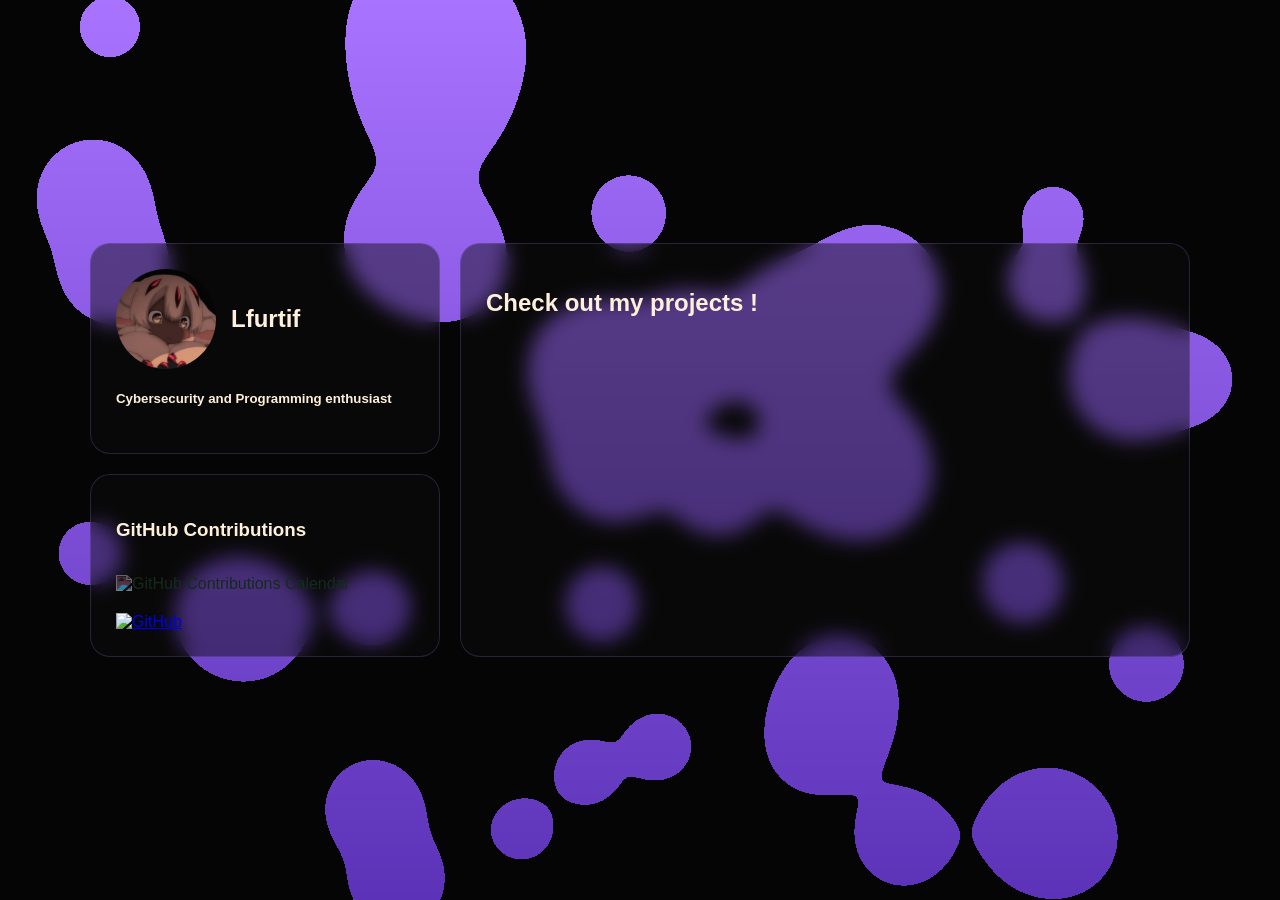
==== index.html @ f587678c "Retour au site d’origine, uniquement les couleurs passees en violet" ====
<!DOCTYPE html>
<html lang="fr">
<head>
    <meta charset="utf-8">
    <link rel="stylesheet" href="styles.css">
    <title>Lfurtif</title>
</head>
<body>
    <canvas id="blob-canvas"></canvas>
    
    <main class="grid">
        <header class="card profile">
            <div class="profile-head">
                <img src="ressources/lfurtif.jpg" alt="Profile" width="100" height="100">
                <h2>Lfurtif</h2>
            </div>
            <h5>Cybersecurity and Programming enthusiast</h5>
        </header>

        <section class="card repo-carousel">
            <h2>Check out my projects !</h2>
            <div id="repo-list" class="repo-grid"></div>
        </section>

        <section class="card socials">
            <h3>GitHub Contributions</h3>
            <div class="calendar-container">
                <img id="github-calendar" src="" alt="GitHub Contributions Calendar">
            </div>
            <div class="social-links">
                <a href="https://github.com/lfurtif" target="_blank" class="social-icon">
                    <img src="https://cdn.simpleicons.org/github/ffffff" alt="GitHub" width="32" height="32">
                </a>
                <!-- <a href="https://x.com/l_furtif_" target="_blank" class="social-icon">
                    <img src="https://cdn.simpleicons.org/x/ffffff" alt="X" width="32" height="32"> -->
                </a>
            </div>
        </section>
    </main>

    <script src="back.js"></script>
    <script src="script.js"></script>
</body>
</html>
---- styles.css ----
body {
    margin: 0;
    background: #050505;
    color: #fff0db;
    font-family: sans-serif;
    min-height: 100vh;
    display: flex;
    justify-content: center;
    align-items: center;
}

.grid {
    display: grid;
    gap: 20px;
    width: 90%;
    max-width: 1100px;
    grid-template-columns: 350px 1fr;
    grid-template-areas: 
        "profile repos" 
        "socials repos";
    z-index: 2;
}

.card {
    background: rgba(15, 15, 15, 0.45);
    backdrop-filter: blur(10px);
    border: 1px solid rgba(167, 139, 250, 0.2);
    border-radius: 20px;
    padding: 25px;
}

.profile        { grid-area: profile; }
.repo-carousel  { grid-area: repos; }
.socials        { grid-area: socials; }

.profile-head {
    display: flex;
    align-items: center;
    gap: 15px;
}

.profile-head img {
    border-radius: 50%;
    object-fit: cover;
    width: 100px;
    height: 100px;
}

.calendar-container img {
    width: 100%;
    filter: invert(0.9) hue-rotate(270deg);
    margin-top: 15px;
}

.repo-grid {
    display: grid;
    grid-template-columns: repeat(auto-fill, minmax(200px, 1fr));
    gap: 15px;
    margin-top: 20px;
}

.repo-item {
    background: rgba(255, 255, 255, 0.03);
    padding: 15px;
    border-radius: 12px;
    border: 1px solid rgba(255, 255, 255, 0.08);
    text-decoration: none;
    transition: 0.3s;
}

.repo-item:hover {
    background: rgba(167, 139, 250, 0.05);
    border-color: rgba(167, 139, 250, 0.4);
    transform: translateY(-2px);
}

.repo-item h4 {
    margin: 0 0 8px 0;
    color: #d6c6ff;
    font-size: 1rem;
}

.repo-item p {
    font-size: 0.85rem;
    color: rgba(255, 240, 219, 0.6);
    margin: 0;
}

.social-links {
    display: flex;
    gap: 20px;
    margin-top: 20px;
}

.social-icon img {
    height: 32px;
}

#blob-canvas {
    position: fixed;
    top: 0;
    left: 0;
    z-index: -1;
    pointer-events: none;
}body { margin: 0; background: #050505; color: #fff0db; font-family: sans-serif; min-height: 100vh; display: flex; justify-content: center; align-items: center; }

.grid { display: grid; gap: 20px; width: 90%; max-width: 1100px; grid-template-columns: 350px 1fr; grid-template-areas: "profile repos" "socials repos"; z-index: 2; }

.card { background: rgba(15, 15, 15, 0.45); backdrop-filter: blur(10px); border: 1px solid rgba(167, 139, 250, 0.2); border-radius: 20px; padding: 25px; }

.profile { grid-area: profile; }
.repo-carousel { grid-area: repos; }
.socials { grid-area: socials; }

.profile-head { display: flex; align-items: center; gap: 15px; }
.profile-head img { border-radius: 50%; object-fit: cover; width: 100px; height: 100px; }

.calendar-container img { width: 100%; filter: invert(0.9) hue-rotate(270deg); margin-top: 15px; }

.repo-grid { 
    display: grid; 
    grid-template-columns: repeat(auto-fill, minmax(200px, 1fr)); 
    gap: 15px; 
    margin-top: 20px; 
}

.repo-item { 
    background: rgba(255, 255, 255, 0.03); 
    padding: 15px; 
    border-radius: 12px; 
    border: 1px solid rgba(255, 255, 255, 0.08); 
    text-decoration: none; 
    transition: 0.3s; 
}

.repo-item:hover { 
    background: rgba(167, 139, 250, 0.05); 
    border-color: rgba(167, 139, 250, 0.4); 
    transform: translateY(-2px); 
}

.repo-item h4 { 
    margin: 0 0 8px 0; 
    color: #d6c6ff; 
    font-size: 1rem;
}

.repo-item p { 
    font-size: 0.85rem; 
    color: rgba(255, 240, 219, 0.6); 
    margin: 0; 
}

#blob-canvas { position: fixed; top: 0; left: 0; z-index: -1; pointer-events: none; }
.social-links { display: flex; gap: 20px; margin-top: 20px; }
.social-icon img { height: 32px; }
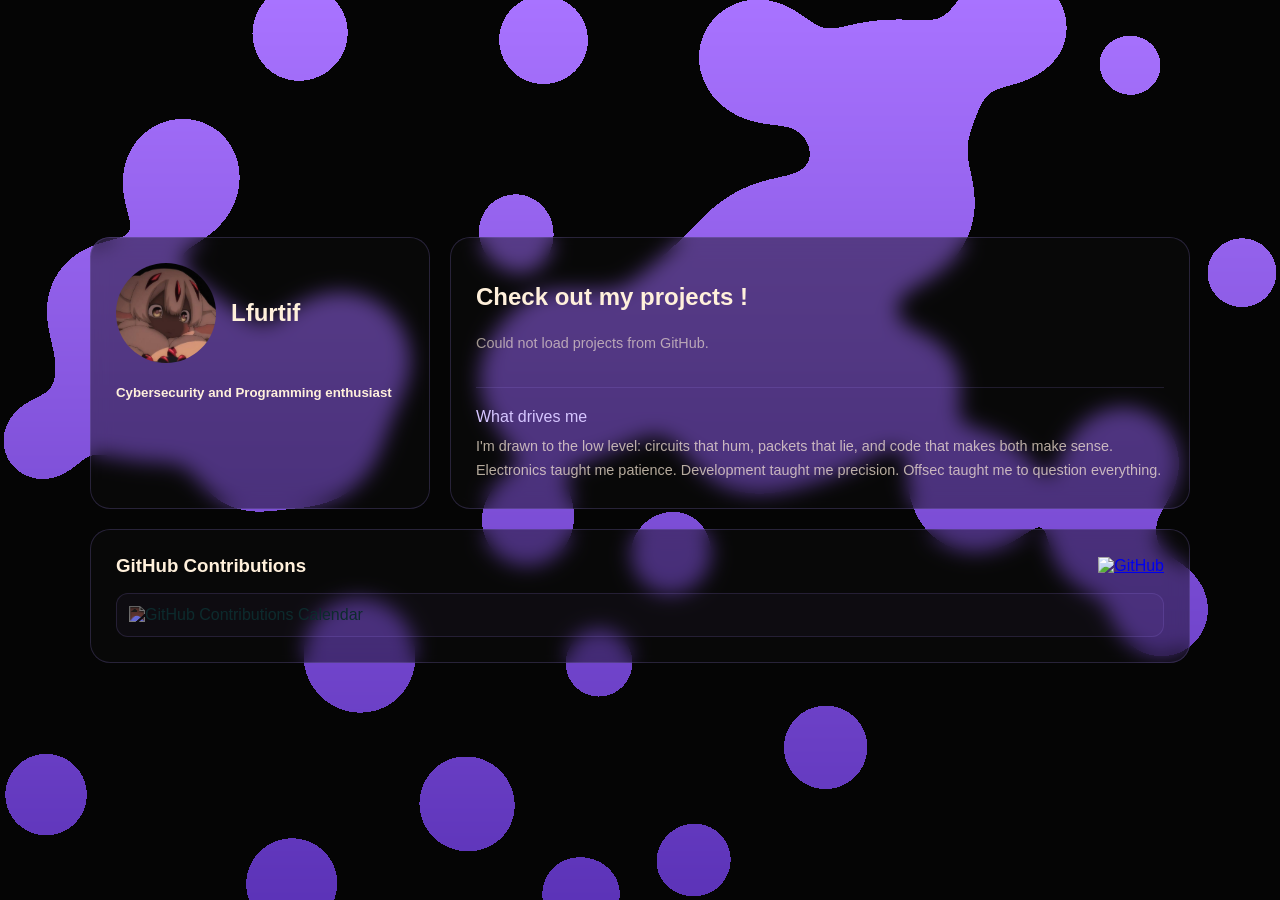
==== commit 00984d8f: "Carrousel de repos infini et automatique avec drag, bloc passion, calendrier pleine largeur" ====
--- a/index.html
+++ b/index.html
@@ -2,12 +2,13 @@
 <html lang="fr">
 <head>
     <meta charset="utf-8">
+    <meta name="viewport" content="width=device-width, initial-scale=1">
     <link rel="stylesheet" href="styles.css">
     <title>Lfurtif</title>
 </head>
 <body>
     <canvas id="blob-canvas"></canvas>
-    
+
     <main class="grid">
         <header class="card profile">
             <div class="profile-head">
@@ -19,21 +20,26 @@
 
         <section class="card repo-carousel">
             <h2>Check out my projects !</h2>
-            <div id="repo-list" class="repo-grid"></div>
+            <div class="carousel-viewport" id="carousel-viewport" aria-label="GitHub projects carousel">
+                <div id="repo-list" class="carousel-track"></div>
+            </div>
+            <div class="passion">
+                <h3>What drives me</h3>
+                <p>I'm drawn to the low level: circuits that hum, packets that lie, and code that makes both make sense. Electronics taught me patience. Development taught me precision. Offsec taught me to question everything.</p>
+            </div>
         </section>
 
         <section class="card socials">
-            <h3>GitHub Contributions</h3>
+            <div class="socials-head">
+                <h3>GitHub Contributions</h3>
+                <div class="social-links">
+                    <a href="https://github.com/lfurtif" target="_blank" rel="noopener noreferrer" class="social-icon">
+                        <img src="https://cdn.simpleicons.org/github/ffffff" alt="GitHub" width="32" height="32">
+                    </a>
+                </div>
+            </div>
             <div class="calendar-container">
                 <img id="github-calendar" src="" alt="GitHub Contributions Calendar">
-            </div>
-            <div class="social-links">
-                <a href="https://github.com/lfurtif" target="_blank" class="social-icon">
-                    <img src="https://cdn.simpleicons.org/github/ffffff" alt="GitHub" width="32" height="32">
-                </a>
-                <!-- <a href="https://x.com/l_furtif_" target="_blank" class="social-icon">
-                    <img src="https://cdn.simpleicons.org/x/ffffff" alt="X" width="32" height="32"> -->
-                </a>
             </div>
         </section>
     </main>
--- a/styles.css
+++ b/styles.css
@@ -1,3 +1,5 @@
+*, *::before, *::after { box-sizing: border-box; }
+
 body {
     margin: 0;
     background: #050505;
@@ -10,15 +12,16 @@
 }
 
 .grid {
+    position: relative;
+    z-index: 2;
     display: grid;
     gap: 20px;
     width: 90%;
     max-width: 1100px;
-    grid-template-columns: 350px 1fr;
+    grid-template-columns: 340px minmax(0, 1fr);
     grid-template-areas: 
         "profile repos" 
-        "socials repos";
-    z-index: 2;
+        "socials socials";
 }
 
 .card {
@@ -30,8 +33,8 @@
 }
 
 .profile        { grid-area: profile; }
-.repo-carousel  { grid-area: repos; }
-.socials        { grid-area: socials; }
+.repo-carousel  { grid-area: repos; min-width: 0; }
+.socials        { grid-area: socials; min-width: 0; }
 
 .profile-head {
     display: flex;
@@ -46,31 +49,39 @@
     height: 100px;
 }
 
-.calendar-container img {
-    width: 100%;
-    filter: invert(0.9) hue-rotate(270deg);
-    margin-top: 15px;
+/* Carousel: fixed-size cards in a clipped viewport. The track is moved by JS. */
+.carousel-viewport {
+    overflow: hidden;
+    margin-top: 20px;
+    padding: 4px 0 8px;
+    cursor: grab;
+    touch-action: pan-y;
+    user-select: none;
+    -webkit-user-select: none;
 }
-
-.repo-grid {
-    display: grid;
-    grid-template-columns: repeat(auto-fill, minmax(200px, 1fr));
+.carousel-viewport.dragging { cursor: grabbing; }
+.carousel-track {
+    display: flex;
     gap: 15px;
-    margin-top: 20px;
+    width: max-content;
+    will-change: transform;
 }
 
 .repo-item {
-    background: rgba(255, 255, 255, 0.03);
+    flex: 0 0 220px;
+    width: 220px;
+    background: rgba(167, 139, 250, 0.04);
     padding: 15px;
     border-radius: 12px;
-    border: 1px solid rgba(255, 255, 255, 0.08);
+    border: 1px solid rgba(167, 139, 250, 0.12);
     text-decoration: none;
-    transition: 0.3s;
+    color: inherit;
+    transition: background-color 0.3s, border-color 0.3s, transform 0.3s;
 }
 
 .repo-item:hover {
-    background: rgba(167, 139, 250, 0.05);
-    border-color: rgba(167, 139, 250, 0.4);
+    background: rgba(167, 139, 250, 0.09);
+    border-color: rgba(167, 139, 250, 0.45);
     transform: translateY(-2px);
 }
 
@@ -78,22 +89,73 @@
     margin: 0 0 8px 0;
     color: #d6c6ff;
     font-size: 1rem;
+    white-space: nowrap;
+    overflow: hidden;
+    text-overflow: ellipsis;
 }
 
 .repo-item p {
     font-size: 0.85rem;
     color: rgba(255, 240, 219, 0.6);
     margin: 0;
+    min-height: 2.6em;
+    display: -webkit-box;
+    -webkit-line-clamp: 2;
+    -webkit-box-orient: vertical;
+    overflow: hidden;
 }
 
-.social-links {
-    display: flex;
-    gap: 20px;
-    margin-top: 20px;
+.repo-empty {
+    margin: 0;
+    font-size: 0.9rem;
+    color: rgba(255, 240, 219, 0.6);
 }
 
-.social-icon img {
-    height: 32px;
+/* Space freed by the smaller grid. */
+.passion {
+    margin-top: 28px;
+    padding-top: 20px;
+    border-top: 1px solid rgba(167, 139, 250, 0.15);
+}
+.passion h3 {
+    margin: 0 0 8px 0;
+    color: #d6c6ff;
+    font-size: 1rem;
+    font-weight: 500;
+}
+.passion p {
+    margin: 0;
+    font-size: 0.9rem;
+    line-height: 1.7;
+    color: rgba(255, 240, 219, 0.7);
+}
+
+/* Full-width calendar: the graph can finally be read instead of being shrunk
+   into the narrow side column. */
+.socials-head {
+    display: flex;
+    align-items: center;
+    justify-content: space-between;
+    gap: 16px;
+}
+.socials-head h3 { margin: 0; }
+.social-links { display: flex; gap: 20px; }
+.social-icon img { height: 32px; width: 32px; }
+
+.calendar-container {
+    margin-top: 16px;
+    padding: 12px;
+    border-radius: 12px;
+    background: rgba(167, 139, 250, 0.04);
+    border: 1px solid rgba(167, 139, 250, 0.15);
+    overflow-x: auto;
+}
+.calendar-container img {
+    display: block;
+    width: 100%;
+    min-width: 640px;
+    filter: invert(0.9) hue-rotate(320deg) saturate(1.2);
+    pointer-events: none;
 }
 
 #blob-canvas {
@@ -102,55 +164,17 @@
     left: 0;
     z-index: -1;
     pointer-events: none;
-}body { margin: 0; background: #050505; color: #fff0db; font-family: sans-serif; min-height: 100vh; display: flex; justify-content: center; align-items: center; }
-
-.grid { display: grid; gap: 20px; width: 90%; max-width: 1100px; grid-template-columns: 350px 1fr; grid-template-areas: "profile repos" "socials repos"; z-index: 2; }
-
-.card { background: rgba(15, 15, 15, 0.45); backdrop-filter: blur(10px); border: 1px solid rgba(167, 139, 250, 0.2); border-radius: 20px; padding: 25px; }
-
-.profile { grid-area: profile; }
-.repo-carousel { grid-area: repos; }
-.socials { grid-area: socials; }
-
-.profile-head { display: flex; align-items: center; gap: 15px; }
-.profile-head img { border-radius: 50%; object-fit: cover; width: 100px; height: 100px; }
-
-.calendar-container img { width: 100%; filter: invert(0.9) hue-rotate(270deg); margin-top: 15px; }
-
-.repo-grid { 
-    display: grid; 
-    grid-template-columns: repeat(auto-fill, minmax(200px, 1fr)); 
-    gap: 15px; 
-    margin-top: 20px; 
 }
 
-.repo-item { 
-    background: rgba(255, 255, 255, 0.03); 
-    padding: 15px; 
-    border-radius: 12px; 
-    border: 1px solid rgba(255, 255, 255, 0.08); 
-    text-decoration: none; 
-    transition: 0.3s; 
+@media (max-width: 760px) {
+    body { align-items: flex-start; padding: 20px 0; }
+    .grid {
+        width: calc(100% - 32px);
+        grid-template-columns: minmax(0, 1fr);
+        grid-template-areas: "profile" "repos" "socials";
+    }
+    .card { padding: 20px; }
+    .profile-head img { width: 80px; height: 80px; }
+    .repo-item { flex-basis: 200px; width: 200px; }
+    .calendar-container { padding: 8px; }
 }
-
-.repo-item:hover { 
-    background: rgba(167, 139, 250, 0.05); 
-    border-color: rgba(167, 139, 250, 0.4); 
-    transform: translateY(-2px); 
-}
-
-.repo-item h4 { 
-    margin: 0 0 8px 0; 
-    color: #d6c6ff; 
-    font-size: 1rem;
-}
-
-.repo-item p { 
-    font-size: 0.85rem; 
-    color: rgba(255, 240, 219, 0.6); 
-    margin: 0; 
-}
-
-#blob-canvas { position: fixed; top: 0; left: 0; z-index: -1; pointer-events: none; }
-.social-links { display: flex; gap: 20px; margin-top: 20px; }
-.social-icon img { height: 32px; }
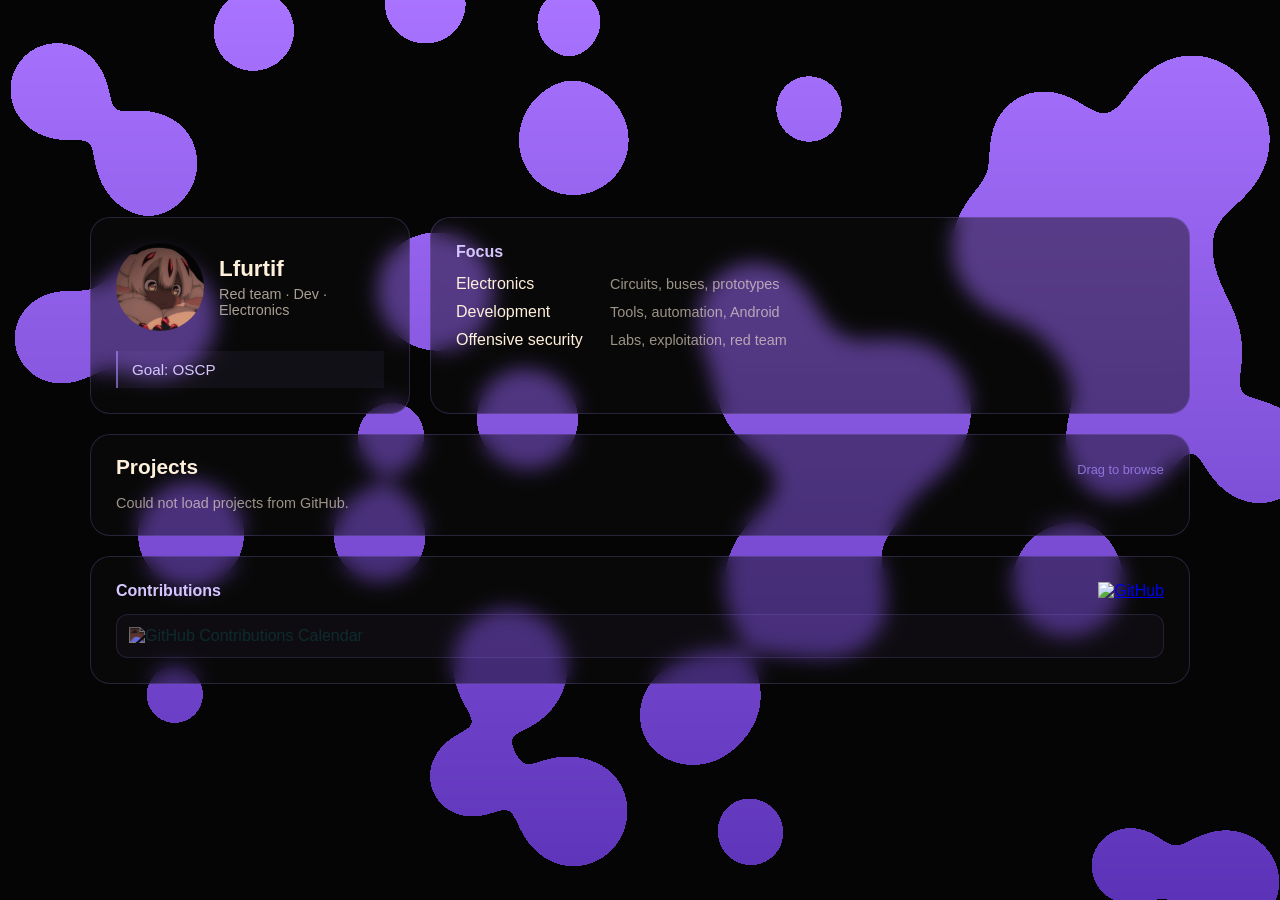
==== commit c4f4eea2: "Deux grilles distinctes about et projets, textes courts lisibles, correction du debordement mobile" ====
--- a/index.html
+++ b/index.html
@@ -9,29 +9,42 @@
 <body>
     <canvas id="blob-canvas"></canvas>
 
-    <main class="grid">
-        <header class="card profile">
-            <div class="profile-head">
-                <img src="ressources/lfurtif.jpg" alt="Profile" width="100" height="100">
-                <h2>Lfurtif</h2>
+    <main class="page">
+        <div class="about-grid">
+            <header class="card profile">
+                <div class="profile-head">
+                    <img src="ressources/lfurtif.jpg" alt="Profile" width="88" height="88">
+                    <div>
+                        <h2>Lfurtif</h2>
+                        <p>Red team · Dev · Electronics</p>
+                    </div>
+                </div>
+                <p class="goal">Goal: OSCP</p>
+            </header>
+
+            <section class="card focus">
+                <h3>Focus</h3>
+                <ul>
+                    <li><b>Electronics</b><span>Circuits, buses, prototypes</span></li>
+                    <li><b>Development</b><span>Tools, automation, Android</span></li>
+                    <li><b>Offensive security</b><span>Labs, exploitation, red team</span></li>
+                </ul>
+            </section>
+        </div>
+
+        <section class="repos-grid">
+            <div class="repos-head">
+                <h2>Projects</h2>
+                <span class="hint">Drag to browse</span>
             </div>
-            <h5>Cybersecurity and Programming enthusiast</h5>
-        </header>
-
-        <section class="card repo-carousel">
-            <h2>Check out my projects !</h2>
             <div class="carousel-viewport" id="carousel-viewport" aria-label="GitHub projects carousel">
                 <div id="repo-list" class="carousel-track"></div>
-            </div>
-            <div class="passion">
-                <h3>What drives me</h3>
-                <p>I'm drawn to the low level: circuits that hum, packets that lie, and code that makes both make sense. Electronics taught me patience. Development taught me precision. Offsec taught me to question everything.</p>
             </div>
         </section>
 
         <section class="card socials">
             <div class="socials-head">
-                <h3>GitHub Contributions</h3>
+                <h3>Contributions</h3>
                 <div class="social-links">
                     <a href="https://github.com/lfurtif" target="_blank" rel="noopener noreferrer" class="social-icon">
                         <img src="https://cdn.simpleicons.org/github/ffffff" alt="GitHub" width="32" height="32">
--- a/styles.css
+++ b/styles.css
@@ -11,17 +11,14 @@
     align-items: center;
 }
 
-.grid {
+.page {
     position: relative;
     z-index: 2;
-    display: grid;
-    gap: 20px;
     width: 90%;
     max-width: 1100px;
-    grid-template-columns: 340px minmax(0, 1fr);
-    grid-template-areas: 
-        "profile repos" 
-        "socials socials";
+    display: grid;
+    grid-template-columns: minmax(0, 1fr);
+    gap: 20px;
 }
 
 .card {
@@ -32,27 +29,63 @@
     padding: 25px;
 }
 
-.profile        { grid-area: profile; }
-.repo-carousel  { grid-area: repos; min-width: 0; }
-.socials        { grid-area: socials; min-width: 0; }
-
-.profile-head {
-    display: flex;
-    align-items: center;
-    gap: 15px;
+/* Grid 1 — about: narrow identity card, wide focus list. */
+.about-grid {
+    display: grid;
+    grid-template-columns: 320px minmax(0, 1fr);
+    gap: 20px;
 }
 
+.profile-head { display: flex; align-items: center; gap: 15px; }
 .profile-head img {
     border-radius: 50%;
     object-fit: cover;
-    width: 100px;
-    height: 100px;
+    width: 88px;
+    height: 88px;
+    flex: none;
+}
+.profile-head h2 { margin: 0 0 4px 0; font-size: 1.4rem; }
+.profile-head p { margin: 0; font-size: 0.9rem; color: rgba(255, 240, 219, 0.65); }
+.goal {
+    margin: 20px 0 0;
+    padding: 10px 14px;
+    border-left: 2px solid rgba(167, 139, 250, 0.6);
+    background: rgba(167, 139, 250, 0.06);
+    font-size: 0.95rem;
+    color: #d6c6ff;
 }
 
-/* Carousel: fixed-size cards in a clipped viewport. The track is moved by JS. */
+.focus h3, .socials h3 { margin: 0 0 14px 0; font-size: 1rem; color: #d6c6ff; }
+.focus ul { margin: 0; padding: 0; list-style: none; display: grid; gap: 10px; }
+.focus li { display: flex; align-items: baseline; gap: 14px; }
+.focus b { flex: 0 0 140px; font-weight: 500; }
+.focus span { color: rgba(255, 240, 219, 0.6); font-size: 0.9rem; }
+
+/* Grid 2 — projects: compact header above a clipped horizontal track. */
+.repos-grid {
+    display: grid;
+    grid-template-areas: "head" "track";
+    gap: 12px;
+    background: rgba(15, 15, 15, 0.45);
+    backdrop-filter: blur(10px);
+    border: 1px solid rgba(167, 139, 250, 0.2);
+    border-radius: 20px;
+    padding: 20px 25px 16px;
+    min-width: 0;
+}
+.repos-head {
+    grid-area: head;
+    display: flex;
+    align-items: baseline;
+    justify-content: space-between;
+    gap: 16px;
+}
+.repos-head h2 { margin: 0; font-size: 1.3rem; }
+.hint { font-size: 0.8rem; color: rgba(167, 139, 250, 0.75); }
+
 .carousel-viewport {
+    grid-area: track;
     overflow: hidden;
-    margin-top: 20px;
     padding: 4px 0 8px;
     cursor: grab;
     touch-action: pan-y;
@@ -76,15 +109,16 @@
     border: 1px solid rgba(167, 139, 250, 0.12);
     text-decoration: none;
     color: inherit;
-    transition: background-color 0.3s, border-color 0.3s, transform 0.3s;
+    transition: background-color 0.3s, border-color 0.3s;
 }
-
+.carousel-track.few .repo-item {
+    flex-basis: min(340px, 76vw);
+    width: min(340px, 76vw);
+}
 .repo-item:hover {
     background: rgba(167, 139, 250, 0.09);
     border-color: rgba(167, 139, 250, 0.45);
-    transform: translateY(-2px);
 }
-
 .repo-item h4 {
     margin: 0 0 8px 0;
     color: #d6c6ff;
@@ -93,7 +127,6 @@
     overflow: hidden;
     text-overflow: ellipsis;
 }
-
 .repo-item p {
     font-size: 0.85rem;
     color: rgba(255, 240, 219, 0.6);
@@ -104,46 +137,16 @@
     -webkit-box-orient: vertical;
     overflow: hidden;
 }
+.repo-empty { margin: 0; font-size: 0.9rem; color: rgba(255, 240, 219, 0.6); }
 
-.repo-empty {
-    margin: 0;
-    font-size: 0.9rem;
-    color: rgba(255, 240, 219, 0.6);
-}
-
-/* Space freed by the smaller grid. */
-.passion {
-    margin-top: 28px;
-    padding-top: 20px;
-    border-top: 1px solid rgba(167, 139, 250, 0.15);
-}
-.passion h3 {
-    margin: 0 0 8px 0;
-    color: #d6c6ff;
-    font-size: 1rem;
-    font-weight: 500;
-}
-.passion p {
-    margin: 0;
-    font-size: 0.9rem;
-    line-height: 1.7;
-    color: rgba(255, 240, 219, 0.7);
-}
-
-/* Full-width calendar: the graph can finally be read instead of being shrunk
-   into the narrow side column. */
-.socials-head {
-    display: flex;
-    align-items: center;
-    justify-content: space-between;
-    gap: 16px;
-}
+/* Calendar keeps the full width so the graph stays readable. */
+.socials { min-width: 0; }
+.socials-head { display: flex; align-items: center; justify-content: space-between; gap: 16px; }
 .socials-head h3 { margin: 0; }
 .social-links { display: flex; gap: 20px; }
 .social-icon img { height: 32px; width: 32px; }
-
 .calendar-container {
-    margin-top: 16px;
+    margin-top: 14px;
     padding: 12px;
     border-radius: 12px;
     background: rgba(167, 139, 250, 0.04);
@@ -168,13 +171,11 @@
 
 @media (max-width: 760px) {
     body { align-items: flex-start; padding: 20px 0; }
-    .grid {
-        width: calc(100% - 32px);
-        grid-template-columns: minmax(0, 1fr);
-        grid-template-areas: "profile" "repos" "socials";
-    }
+    .page { width: calc(100% - 32px); }
+    .about-grid { grid-template-columns: minmax(0, 1fr); }
     .card { padding: 20px; }
-    .profile-head img { width: 80px; height: 80px; }
-    .repo-item { flex-basis: 200px; width: 200px; }
+    .repos-grid { padding: 18px 20px 14px; }
+    .focus b { flex-basis: 120px; }
+    .profile-head img { width: 72px; height: 72px; }
     .calendar-container { padding: 8px; }
 }
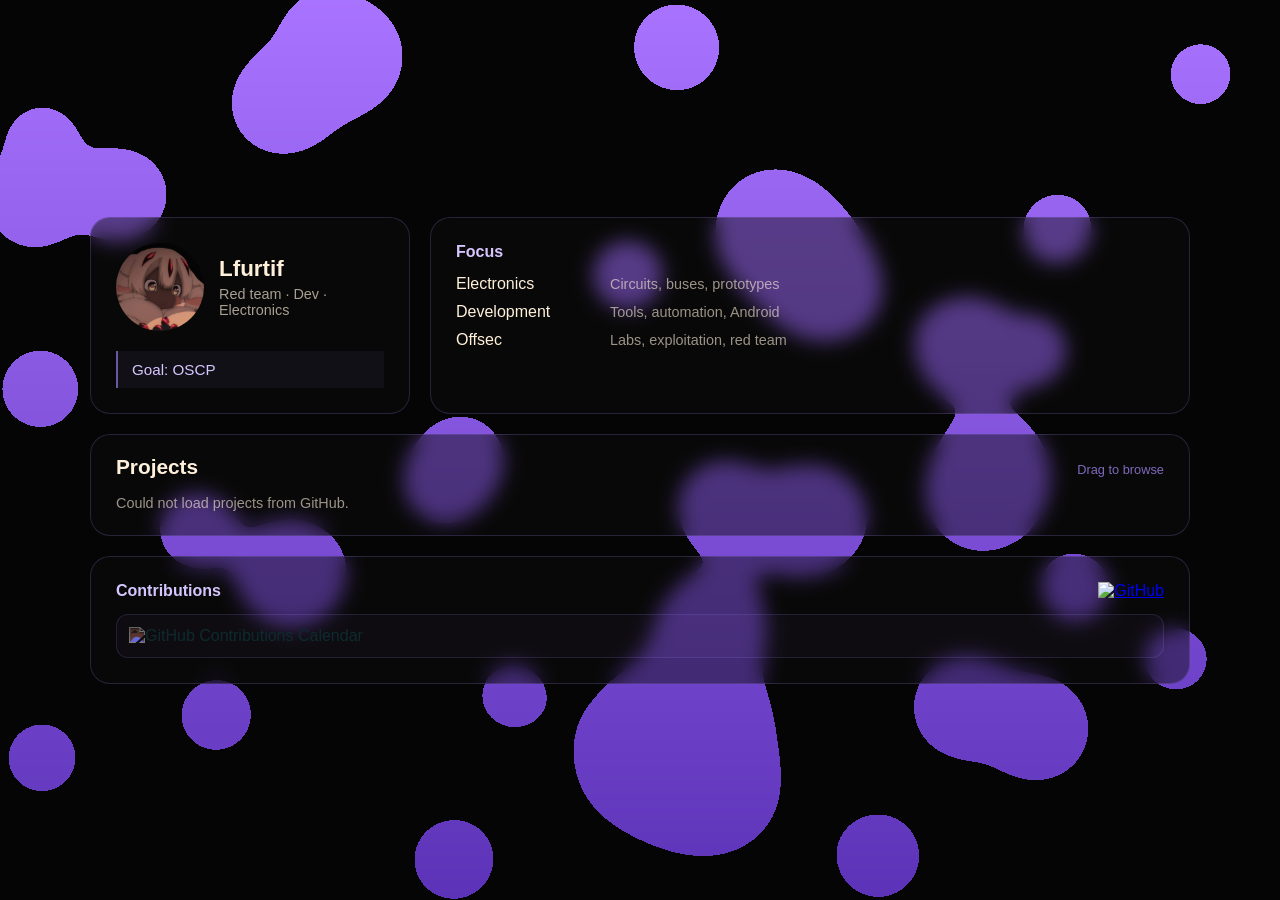
==== commit 3d2d4695: "Offsec raccourci et blobs adaptatifs a la taille de l ecran" ====
--- a/index.html
+++ b/index.html
@@ -27,7 +27,7 @@
                 <ul>
                     <li><b>Electronics</b><span>Circuits, buses, prototypes</span></li>
                     <li><b>Development</b><span>Tools, automation, Android</span></li>
-                    <li><b>Offensive security</b><span>Labs, exploitation, red team</span></li>
+                    <li><b>Offsec</b><span>Labs, exploitation, red team</span></li>
                 </ul>
             </section>
         </div>
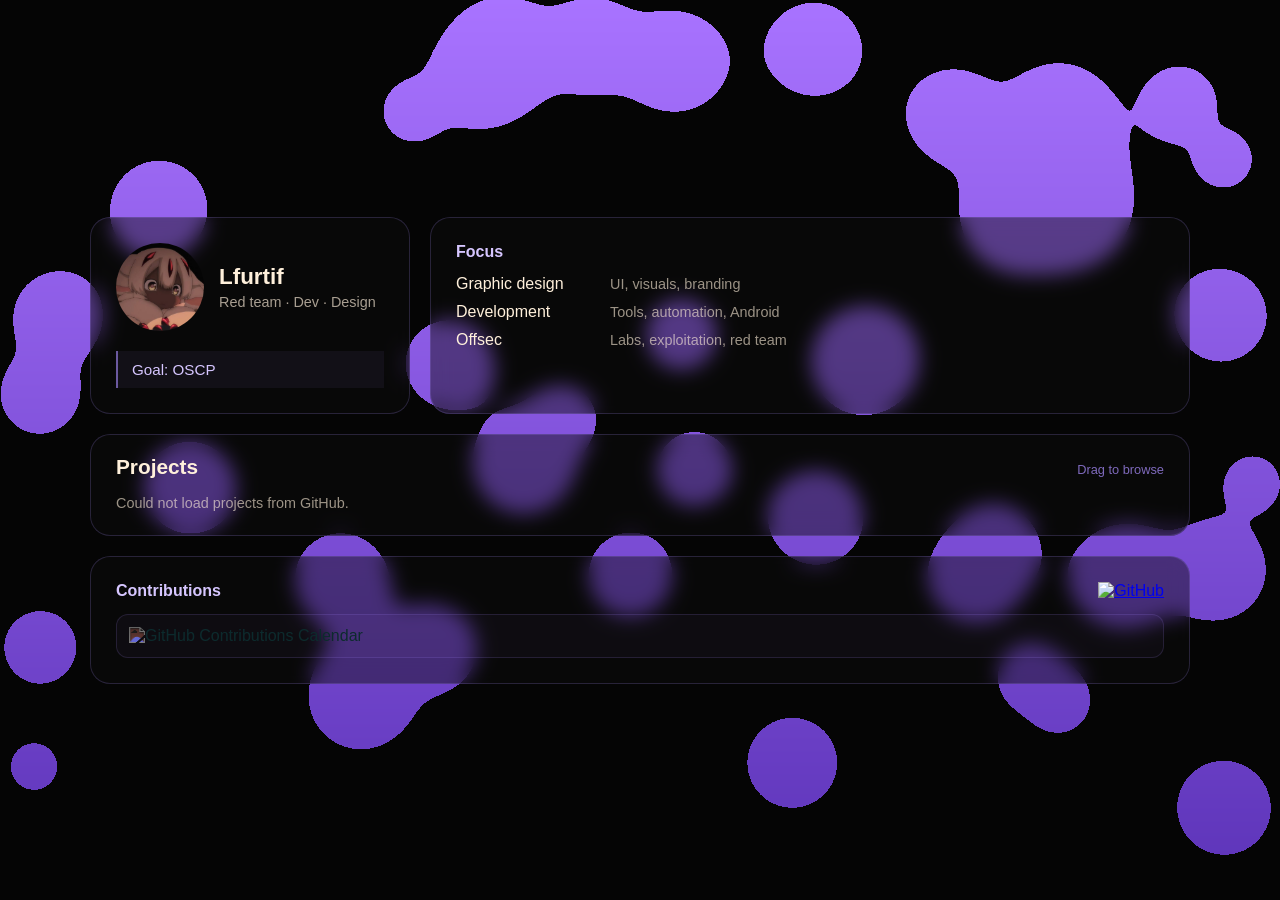
==== commit 0bc2916b: "Focus design a la place des electronics, tagline aligne" ====
--- a/index.html
+++ b/index.html
@@ -16,7 +16,7 @@
                     <img src="ressources/lfurtif.jpg" alt="Profile" width="88" height="88">
                     <div>
                         <h2>Lfurtif</h2>
-                        <p>Red team · Dev · Electronics</p>
+                        <p>Red team · Dev · Design</p>
                     </div>
                 </div>
                 <p class="goal">Goal: OSCP</p>
@@ -25,7 +25,7 @@
             <section class="card focus">
                 <h3>Focus</h3>
                 <ul>
-                    <li><b>Electronics</b><span>Circuits, buses, prototypes</span></li>
+                    <li><b>Graphic design</b><span>UI, visuals, branding</span></li>
                     <li><b>Development</b><span>Tools, automation, Android</span></li>
                     <li><b>Offsec</b><span>Labs, exploitation, red team</span></li>
                 </ul>
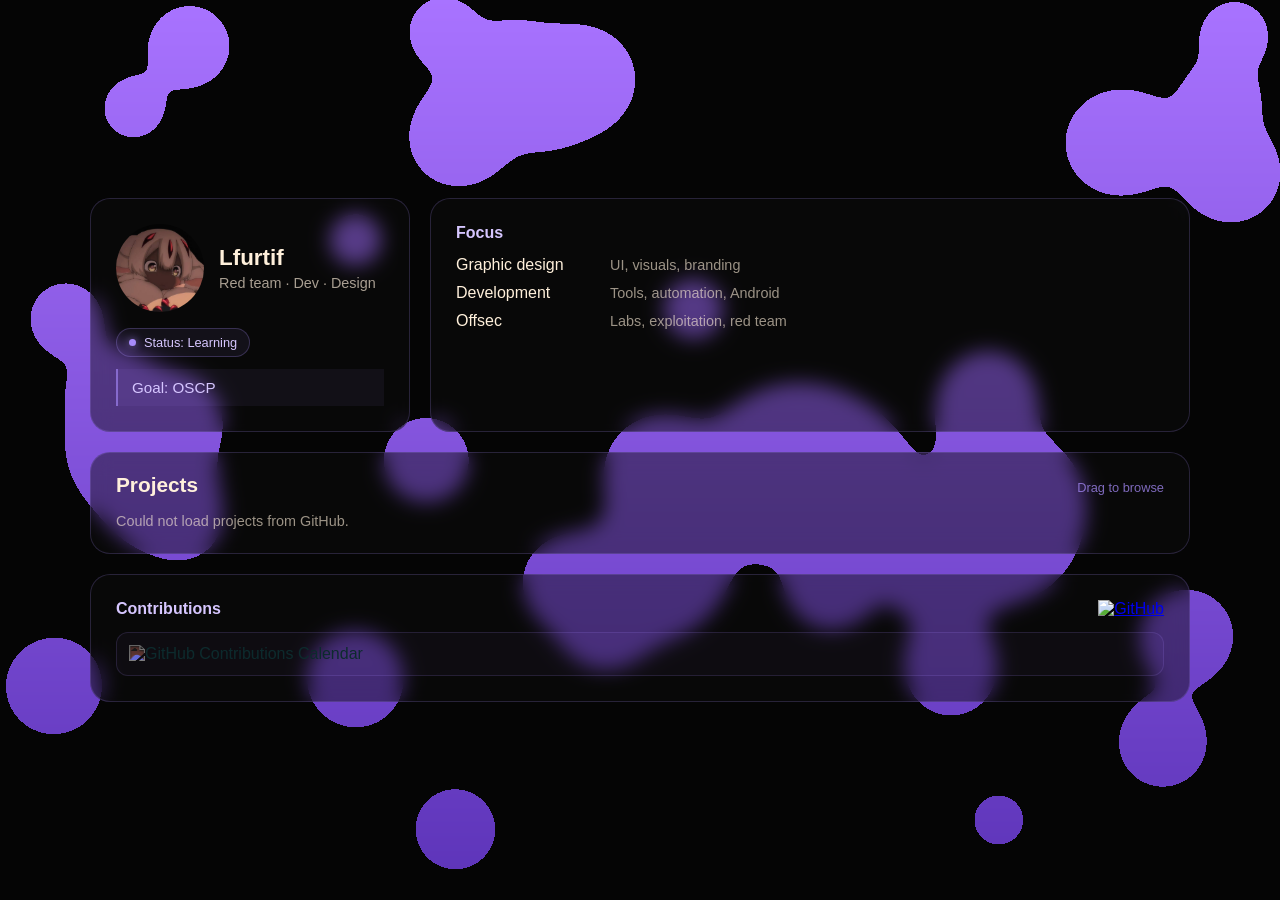
==== commit 2c6934e9: "Ajout du statut Learning sur la carte de profil" ====
--- a/index.html
+++ b/index.html
@@ -19,6 +19,7 @@
                         <p>Red team · Dev · Design</p>
                     </div>
                 </div>
+                <p class="status"><span class="status-dot"></span>Status: Learning</p>
                 <p class="goal">Goal: OSCP</p>
             </header>
 
--- a/styles.css
+++ b/styles.css
@@ -46,8 +46,27 @@
 }
 .profile-head h2 { margin: 0 0 4px 0; font-size: 1.4rem; }
 .profile-head p { margin: 0; font-size: 0.9rem; color: rgba(255, 240, 219, 0.65); }
+.status {
+    display: inline-flex;
+    align-items: center;
+    gap: 8px;
+    margin: 16px 0 0;
+    padding: 6px 12px;
+    border: 1px solid rgba(167, 139, 250, 0.25);
+    border-radius: 999px;
+    background: rgba(167, 139, 250, 0.07);
+    font-size: 0.8rem;
+    color: #d6c6ff;
+}
+.status-dot {
+    width: 7px;
+    height: 7px;
+    border-radius: 50%;
+    background: #a78bfa;
+    box-shadow: 0 0 8px rgba(167, 139, 250, 0.8);
+}
 .goal {
-    margin: 20px 0 0;
+    margin: 12px 0 0;
     padding: 10px 14px;
     border-left: 2px solid rgba(167, 139, 250, 0.6);
     background: rgba(167, 139, 250, 0.06);
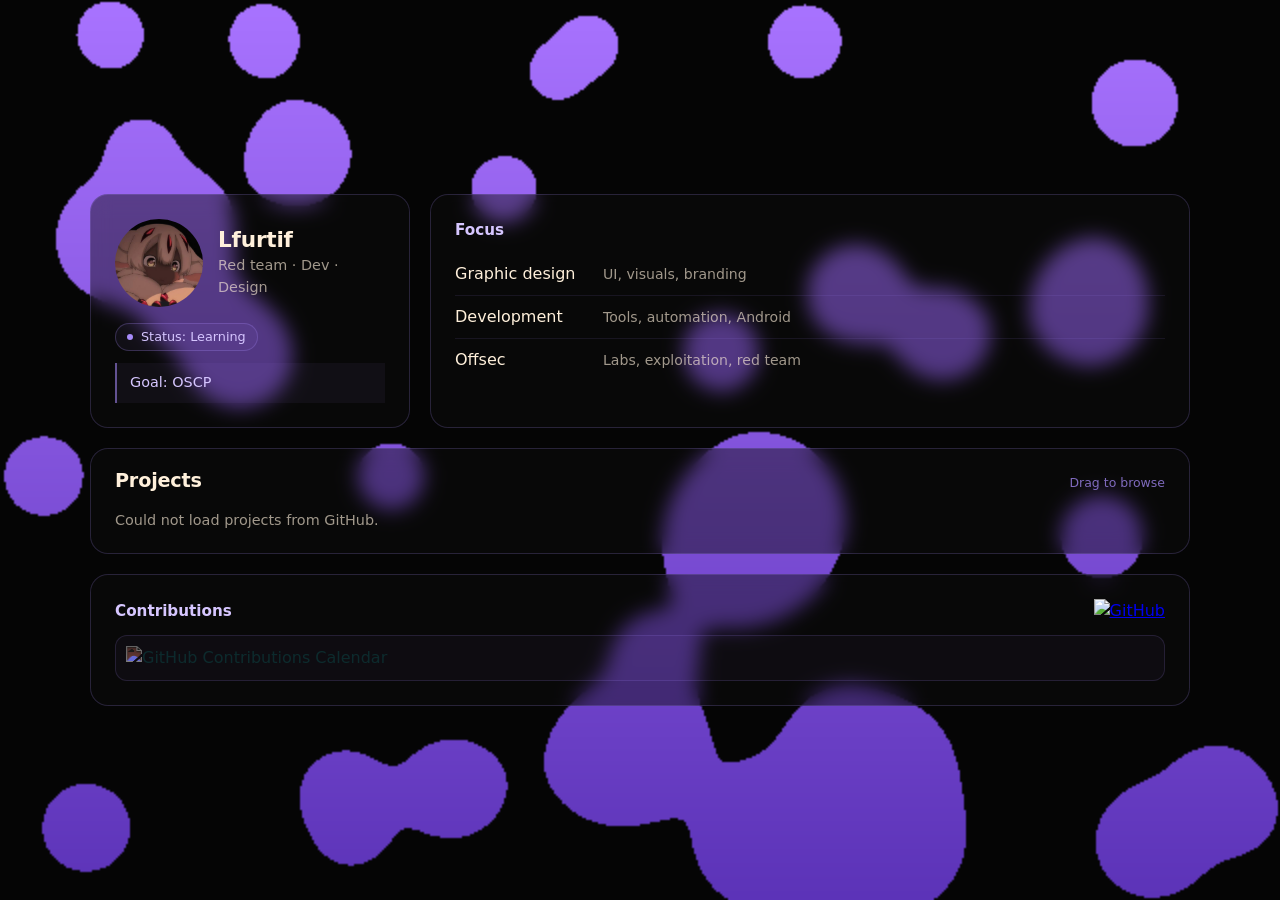
==== commit b8d9de9d: "Polish final: typographie et accents propres, canvas WebGL demi-resolution et pause onglet cache" ====
--- a/index.html
+++ b/index.html
@@ -3,11 +3,12 @@
 <head>
     <meta charset="utf-8">
     <meta name="viewport" content="width=device-width, initial-scale=1">
+    <meta name="theme-color" content="#050505">
     <link rel="stylesheet" href="styles.css">
     <title>Lfurtif</title>
 </head>
 <body>
-    <canvas id="blob-canvas"></canvas>
+    <canvas id="blob-canvas" aria-hidden="true"></canvas>
 
     <main class="page">
         <div class="about-grid">
--- a/styles.css
+++ b/styles.css
@@ -1,10 +1,26 @@
+:root {
+    --accent-rgb: 167, 139, 250;
+    --accent: #a78bfa;
+    --accent-text: #d6c6ff;
+    --text: #fff0db;
+    --muted: rgba(255, 240, 219, 0.62);
+    --panel: rgba(15, 15, 15, 0.45);
+    --line: rgba(var(--accent-rgb), 0.2);
+}
+
 *, *::before, *::after { box-sizing: border-box; }
+
+html { -webkit-text-size-adjust: 100%; }
 
 body {
     margin: 0;
     background: #050505;
-    color: #fff0db;
-    font-family: sans-serif;
+    color: var(--text);
+    font-family: ui-sans-serif, system-ui, -apple-system, "Segoe UI", Roboto, Helvetica, Arial, sans-serif;
+    font-size: 16px;
+    line-height: 1.5;
+    -webkit-font-smoothing: antialiased;
+    text-rendering: optimizeLegibility;
     min-height: 100vh;
     display: flex;
     justify-content: center;
@@ -22,11 +38,11 @@
 }
 
 .card {
-    background: rgba(15, 15, 15, 0.45);
+    background: var(--panel);
     backdrop-filter: blur(10px);
-    border: 1px solid rgba(167, 139, 250, 0.2);
-    border-radius: 20px;
-    padding: 25px;
+    border: 1px solid var(--line);
+    border-radius: 18px;
+    padding: 24px;
 }
 
 /* Grid 1 — about: narrow identity card, wide focus list. */
@@ -44,52 +60,71 @@
     height: 88px;
     flex: none;
 }
-.profile-head h2 { margin: 0 0 4px 0; font-size: 1.4rem; }
-.profile-head p { margin: 0; font-size: 0.9rem; color: rgba(255, 240, 219, 0.65); }
+.profile-head h2 {
+    margin: 0 0 2px 0;
+    font-size: 1.35rem;
+    letter-spacing: -0.01em;
+    line-height: 1.2;
+}
+.profile-head p { margin: 0; font-size: 0.9rem; color: var(--muted); }
+
 .status {
     display: inline-flex;
     align-items: center;
     gap: 8px;
     margin: 16px 0 0;
-    padding: 6px 12px;
-    border: 1px solid rgba(167, 139, 250, 0.25);
+    padding: 5px 11px;
+    border: 1px solid rgba(var(--accent-rgb), 0.25);
     border-radius: 999px;
-    background: rgba(167, 139, 250, 0.07);
+    background: rgba(var(--accent-rgb), 0.06);
     font-size: 0.8rem;
-    color: #d6c6ff;
+    line-height: 1.3;
+    color: var(--accent-text);
 }
 .status-dot {
-    width: 7px;
-    height: 7px;
+    width: 6px;
+    height: 6px;
     border-radius: 50%;
-    background: #a78bfa;
-    box-shadow: 0 0 8px rgba(167, 139, 250, 0.8);
+    background: var(--accent);
+    flex: none;
 }
 .goal {
     margin: 12px 0 0;
-    padding: 10px 14px;
-    border-left: 2px solid rgba(167, 139, 250, 0.6);
-    background: rgba(167, 139, 250, 0.06);
+    padding: 9px 13px;
+    border-left: 2px solid rgba(var(--accent-rgb), 0.55);
+    background: rgba(var(--accent-rgb), 0.05);
+    font-size: 0.9rem;
+    color: var(--accent-text);
+}
+
+.focus h3, .socials h3 {
+    margin: 0 0 12px 0;
     font-size: 0.95rem;
-    color: #d6c6ff;
-}
-
-.focus h3, .socials h3 { margin: 0 0 14px 0; font-size: 1rem; color: #d6c6ff; }
-.focus ul { margin: 0; padding: 0; list-style: none; display: grid; gap: 10px; }
-.focus li { display: flex; align-items: baseline; gap: 14px; }
-.focus b { flex: 0 0 140px; font-weight: 500; }
-.focus span { color: rgba(255, 240, 219, 0.6); font-size: 0.9rem; }
+    font-weight: 600;
+    color: var(--accent-text);
+}
+.focus ul { margin: 0; padding: 0; list-style: none; }
+.focus li {
+    display: flex;
+    align-items: baseline;
+    gap: 16px;
+    padding: 9px 0;
+    border-bottom: 1px solid rgba(var(--accent-rgb), 0.1);
+}
+.focus li:last-child { border-bottom: 0; padding-bottom: 0; }
+.focus b { flex: 0 0 132px; font-weight: 500; }
+.focus span { color: var(--muted); font-size: 0.88rem; }
 
 /* Grid 2 — projects: compact header above a clipped horizontal track. */
 .repos-grid {
     display: grid;
     grid-template-areas: "head" "track";
-    gap: 12px;
-    background: rgba(15, 15, 15, 0.45);
+    gap: 10px;
+    background: var(--panel);
     backdrop-filter: blur(10px);
-    border: 1px solid rgba(167, 139, 250, 0.2);
-    border-radius: 20px;
-    padding: 20px 25px 16px;
+    border: 1px solid var(--line);
+    border-radius: 18px;
+    padding: 18px 24px 14px;
     min-width: 0;
 }
 .repos-head {
@@ -99,8 +134,8 @@
     justify-content: space-between;
     gap: 16px;
 }
-.repos-head h2 { margin: 0; font-size: 1.3rem; }
-.hint { font-size: 0.8rem; color: rgba(167, 139, 250, 0.75); }
+.repos-head h2 { margin: 0; font-size: 1.2rem; letter-spacing: -0.01em; }
+.hint { font-size: 0.78rem; color: rgba(var(--accent-rgb), 0.75); }
 
 .carousel-viewport {
     grid-area: track;
@@ -122,41 +157,43 @@
 .repo-item {
     flex: 0 0 220px;
     width: 220px;
-    background: rgba(167, 139, 250, 0.04);
-    padding: 15px;
+    background: rgba(var(--accent-rgb), 0.04);
+    padding: 14px;
     border-radius: 12px;
-    border: 1px solid rgba(167, 139, 250, 0.12);
+    border: 1px solid rgba(var(--accent-rgb), 0.12);
     text-decoration: none;
     color: inherit;
-    transition: background-color 0.3s, border-color 0.3s;
+    transition: background-color 0.25s, border-color 0.25s;
 }
 .carousel-track.few .repo-item {
     flex-basis: min(340px, 76vw);
     width: min(340px, 76vw);
 }
 .repo-item:hover {
-    background: rgba(167, 139, 250, 0.09);
-    border-color: rgba(167, 139, 250, 0.45);
+    background: rgba(var(--accent-rgb), 0.08);
+    border-color: rgba(var(--accent-rgb), 0.4);
 }
 .repo-item h4 {
-    margin: 0 0 8px 0;
-    color: #d6c6ff;
-    font-size: 1rem;
+    margin: 0 0 6px 0;
+    color: var(--accent-text);
+    font-size: 0.95rem;
+    line-height: 1.3;
     white-space: nowrap;
     overflow: hidden;
     text-overflow: ellipsis;
 }
 .repo-item p {
-    font-size: 0.85rem;
-    color: rgba(255, 240, 219, 0.6);
+    font-size: 0.82rem;
+    line-height: 1.45;
+    color: var(--muted);
     margin: 0;
-    min-height: 2.6em;
+    min-height: 2.4em;
     display: -webkit-box;
     -webkit-line-clamp: 2;
     -webkit-box-orient: vertical;
     overflow: hidden;
 }
-.repo-empty { margin: 0; font-size: 0.9rem; color: rgba(255, 240, 219, 0.6); }
+.repo-empty { margin: 0; font-size: 0.9rem; color: var(--muted); }
 
 /* Calendar keeps the full width so the graph stays readable. */
 .socials { min-width: 0; }
@@ -165,11 +202,11 @@
 .social-links { display: flex; gap: 20px; }
 .social-icon img { height: 32px; width: 32px; }
 .calendar-container {
-    margin-top: 14px;
-    padding: 12px;
+    margin-top: 12px;
+    padding: 10px;
     border-radius: 12px;
-    background: rgba(167, 139, 250, 0.04);
-    border: 1px solid rgba(167, 139, 250, 0.15);
+    background: rgba(var(--accent-rgb), 0.04);
+    border: 1px solid rgba(var(--accent-rgb), 0.15);
     overflow-x: auto;
 }
 .calendar-container img {
@@ -180,12 +217,21 @@
     pointer-events: none;
 }
 
+/* Rendered at half resolution by back.js, stretched to cover the viewport. */
 #blob-canvas {
     position: fixed;
     top: 0;
     left: 0;
+    width: 100%;
+    height: 100%;
     z-index: -1;
     pointer-events: none;
+}
+
+a:focus-visible { outline: 2px solid var(--accent); outline-offset: 3px; }
+
+@media (prefers-reduced-motion: reduce) {
+    .repo-item { transition: none; }
 }
 
 @media (max-width: 760px) {
@@ -193,7 +239,7 @@
     .page { width: calc(100% - 32px); }
     .about-grid { grid-template-columns: minmax(0, 1fr); }
     .card { padding: 20px; }
-    .repos-grid { padding: 18px 20px 14px; }
+    .repos-grid { padding: 16px 20px 12px; }
     .focus b { flex-basis: 120px; }
     .profile-head img { width: 72px; height: 72px; }
     .calendar-container { padding: 8px; }
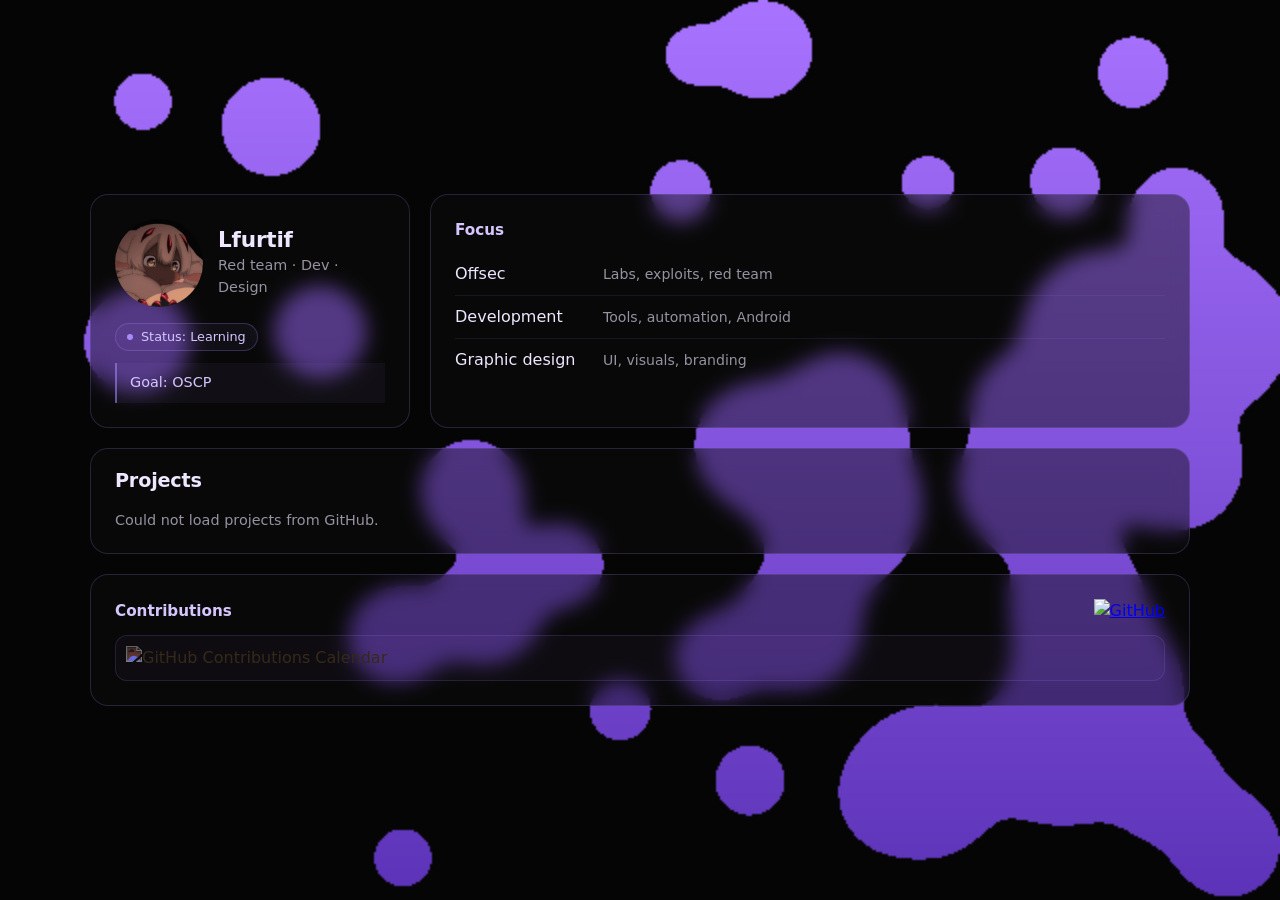
==== commit 90f3aabd: "Swap positions of graphic design and offsec items" ====
--- a/index.html
+++ b/index.html
@@ -27,9 +27,9 @@
             <section class="card focus">
                 <h3>Focus</h3>
                 <ul>
+                    <li><b>Offsec</b><span>Labs, exploits, red team</span></li>
+                    <li><b>Development</b><span>Tools, automation, Android</span></li>
                     <li><b>Graphic design</b><span>UI, visuals, branding</span></li>
-                    <li><b>Development</b><span>Tools, automation, Android</span></li>
-                    <li><b>Offsec</b><span>Labs, exploitation, red team</span></li>
                 </ul>
             </section>
         </div>
@@ -37,7 +37,6 @@
         <section class="repos-grid">
             <div class="repos-head">
                 <h2>Projects</h2>
-                <span class="hint">Drag to browse</span>
             </div>
             <div class="carousel-viewport" id="carousel-viewport" aria-label="GitHub projects carousel">
                 <div id="repo-list" class="carousel-track"></div>
--- a/styles.css
+++ b/styles.css
@@ -2,8 +2,8 @@
     --accent-rgb: 167, 139, 250;
     --accent: #a78bfa;
     --accent-text: #d6c6ff;
-    --text: #fff0db;
-    --muted: rgba(255, 240, 219, 0.62);
+    --text: #eee7ff;
+    --muted: rgba(238, 231, 255, 0.62);
     --panel: rgba(15, 15, 15, 0.45);
     --line: rgba(var(--accent-rgb), 0.2);
 }
@@ -163,15 +163,14 @@
     border: 1px solid rgba(var(--accent-rgb), 0.12);
     text-decoration: none;
     color: inherit;
-    transition: background-color 0.25s, border-color 0.25s;
 }
 .carousel-track.few .repo-item {
     flex-basis: min(340px, 76vw);
     width: min(340px, 76vw);
 }
-.repo-item:hover {
-    background: rgba(var(--accent-rgb), 0.08);
-    border-color: rgba(var(--accent-rgb), 0.4);
+.repo-item.active {
+    background: rgba(var(--accent-rgb), 0.1);
+    border-color: rgba(var(--accent-rgb), 0.55);
 }
 .repo-item h4 {
     margin: 0 0 6px 0;
@@ -230,10 +229,6 @@
 
 a:focus-visible { outline: 2px solid var(--accent); outline-offset: 3px; }
 
-@media (prefers-reduced-motion: reduce) {
-    .repo-item { transition: none; }
-}
-
 @media (max-width: 760px) {
     body { align-items: flex-start; padding: 20px 0; }
     .page { width: calc(100% - 32px); }
